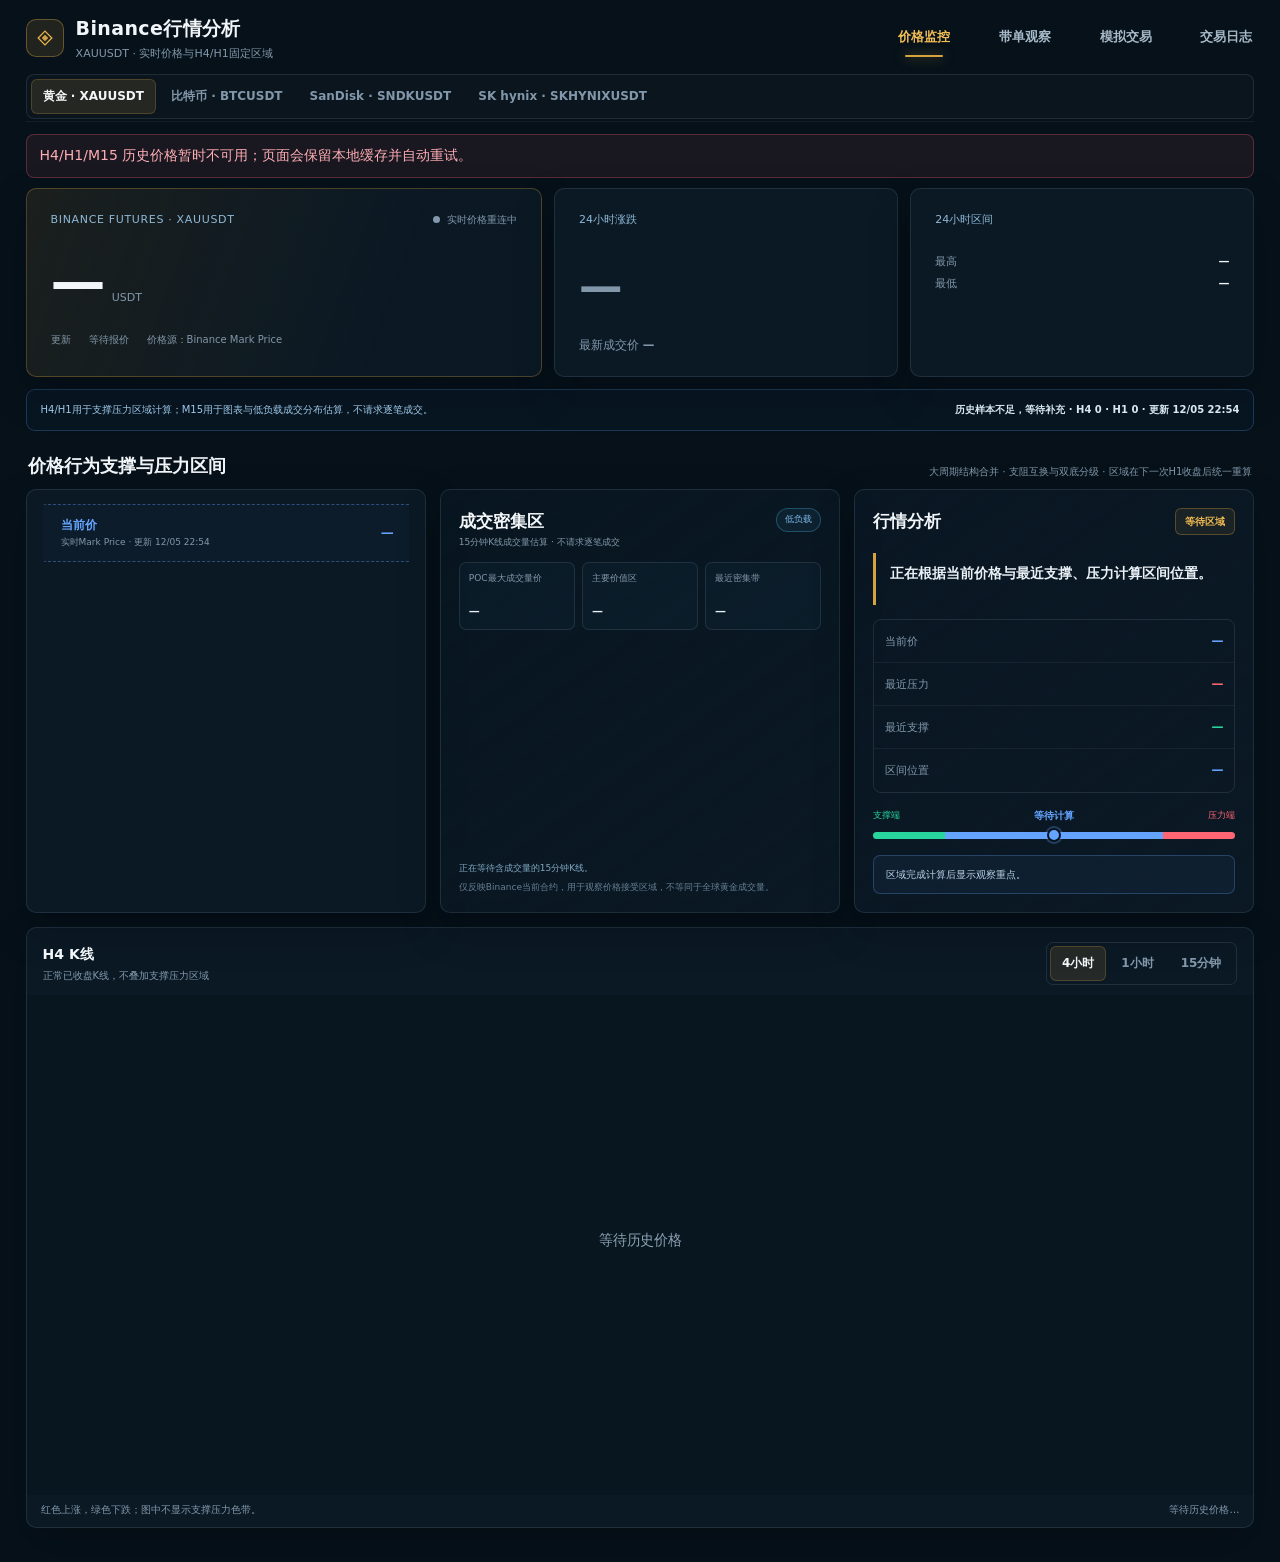
==== public/index.html @ bbd3d4c4 "Embed lead trader observation in the shared dashboard tabs" ====
<!doctype html>
<html lang="zh-CN">
<head>
  <meta charset="UTF-8">
  <meta name="viewport" content="width=device-width, initial-scale=1.0">
  <meta name="color-scheme" content="dark">
  <title>Binance行情分析</title>
  <link rel="stylesheet" href="paper-trading.css?v=20261126-copy-tab">
</head>
<body class="monitor-active">
  <div class="app-shell">
    <main class="workspace">
      <header class="workspace-header">
        <div class="workspace-brand">
          <div class="brand-mark" aria-hidden="true">
          <svg width="20" height="20" viewBox="0 0 24 24" fill="none" aria-hidden="true">
            <path d="M12 3.75 20.25 12 12 20.25 3.75 12 12 3.75Z" stroke="currentColor" stroke-width="1.45"/>
            <path d="m12 8 4 4-4 4-4-4 4-4Z" fill="currentColor" opacity=".85"/>
          </svg>
          </div>
          <div class="workspace-title">
            <h1>Binance行情分析</h1>
            <p id="brand-subtitle">XAUUSDT · 实时价格与H4/H1固定区域</p>
          </div>
        </div>
        <nav class="top-nav" aria-label="主导航">
          <button class="nav-button active" data-view="monitor" type="button">价格监控</button>
          <button class="nav-button" data-view="copy-trading" type="button">带单观察</button>
          <button class="nav-button" data-view="simulation" type="button">模拟交易</button>
          <button class="nav-button" data-view="journal" type="button">交易日志</button>
        </nav>
        <nav class="symbol-switcher" aria-label="切换标的物">
          <button class="symbol-button active" data-symbol="XAUUSDT" type="button">黄金 · XAUUSDT</button>
          <button class="symbol-button" data-symbol="BTCUSDT" type="button">比特币 · BTCUSDT</button>
          <button class="symbol-button" data-symbol="SNDKUSDT" type="button">SanDisk · SNDKUSDT</button>
          <button class="symbol-button" data-symbol="SKHYNIXUSDT" type="button">SK hynix · SKHYNIXUSDT</button>
        </nav>
      </header>

      <div id="error-banner" class="error-banner" role="alert"></div>

      <section id="view-monitor" class="app-view active monitor-view" data-app-view="monitor">
        <div class="monitor-overview">
          <article class="panel monitor-price-card">
            <div class="monitor-card-head"><div id="market-symbol" class="monitor-eyebrow">BINANCE FUTURES · XAUUSDT</div><div id="live-state" class="live-state"><span class="live-dot"></span><span id="live-text">正在连接实时价格</span></div></div>
            <div class="price-line"><span id="current-price" class="price">—</span><span class="unit">USDT</span></div>
            <div class="monitor-meta">更新 <span id="price-time">等待报价</span><span>价格源：Binance Mark Price</span></div>
          </article>
          <article class="panel monitor-stat-card">
            <span>24小时涨跌</span>
            <div id="day-change" class="day-change-value">—</div>
            <small>最新成交价 <b id="day-last-price">—</b></small>
          </article>
          <article class="panel monitor-stat-card">
            <span>24小时区间</span>
            <div class="range-pair monitor-range">
              <div><span>最高</span><b id="day-high">—</b></div>
              <div><span>最低</span><b id="day-low">—</b></div>
            </div>
          </article>
        </div>

        <div class="monitor-notice">
          <span>H4/H1用于支撑压力区域计算；M15用于图表与低负载成交分布估算，不请求逐笔成交。</span>
          <strong><span id="zone-state">等待H4/H1收盘K线</span> · <span id="bar-counts">H4 0 · H1 0</span> · 更新 <span id="zone-updated">—</span></strong>
        </div>

        <div class="section-heading">
          <h2>价格行为支撑与压力区间</h2>
          <span>大周期结构合并 · 支阻互换与双底分级 · 区域在下一次H1收盘后统一重算</span>
        </div>
        <div class="monitor-zone-layout">
          <section class="panel monitor-zone-card" aria-labelledby="zones-title">
            <h2 id="zones-title" class="visually-hidden">H4/H1 支撑与压力区域</h2>
            <div id="zone-map-list" class="zone-map-list"><div class="empty-row">正在读取H4/H1摆动高低点…</div></div>
          </section>
          <section class="panel volume-profile-card" aria-labelledby="volume-profile-title">
            <div class="volume-profile-head">
              <div><h3 id="volume-profile-title">成交密集区</h3><p>15分钟K线成交量估算 · 不请求逐笔成交</p></div>
              <span>低负载</span>
            </div>
            <div class="volume-profile-metrics">
              <div><span>POC最大成交量价</span><b id="volume-profile-poc">—</b></div>
              <div><span>主要价值区</span><b id="volume-profile-value-area">—</b></div>
              <div><span>最近密集带</span><b id="volume-profile-nearest-band">—</b></div>
            </div>
            <div id="volume-profile-bars" class="volume-profile-bars" aria-label="POC附近成交量分布"></div>
            <p id="volume-profile-status" class="volume-profile-status">正在等待含成交量的15分钟K线。</p>
            <p class="volume-profile-disclaimer">仅反映Binance当前合约，用于观察价格接受区域，不等同于全球黄金成交量。</p>
          </section>
          <aside class="panel market-analysis-card" aria-labelledby="market-analysis-title">
            <div class="market-analysis-head"><h3 id="market-analysis-title">行情分析</h3><span id="market-analysis-badge">等待区域</span></div>
            <p id="market-analysis-summary" class="market-analysis-summary">正在根据当前价格与最近支撑、压力计算区间位置。</p>
            <div class="market-analysis-metrics">
              <div><span>当前价</span><b id="analysis-current-price">—</b></div>
              <div><span>最近压力</span><b id="analysis-nearest-resistance" class="metric-negative">—</b></div>
              <div><span>最近支撑</span><b id="analysis-nearest-support" class="metric-positive">—</b></div>
              <div><span>区间位置</span><b id="analysis-range-position">—</b></div>
            </div>
            <div class="market-position" aria-label="当前价格在支撑压力区间中的位置">
              <div class="market-position-label"><span>支撑端</span><strong id="analysis-position-label">等待计算</strong><span>压力端</span></div>
              <div class="market-position-track"><i id="analysis-position-marker"></i></div>
            </div>
            <p id="analysis-observation" class="market-analysis-observation">区域完成计算后显示观察重点。</p>
          </aside>
        </div>

        <section class="panel monitor-chart-card">
          <div class="chart-head">
            <div><h2 id="chart-title">H4 K线</h2><p>正常已收盘K线，不叠加支撑压力区域</p></div>
            <div class="frame-group" role="group" aria-label="图表周期">
              <button class="frame-button active" data-frame="h4" type="button">4小时</button>
              <button class="frame-button" data-frame="h1" type="button">1小时</button>
              <button class="frame-button" data-frame="m15" type="button">15分钟</button>
            </div>
          </div>
          <div id="chart-wrap" class="chart-wrap">
            <svg id="price-chart" viewBox="0 0 1200 480" preserveAspectRatio="none" role="img" aria-label="4小时、1小时和15分钟K线图"></svg>
            <div id="chart-tooltip" class="chart-tooltip"></div>
          </div>
          <div class="chart-foot"><span>红色上涨，绿色下跌；图中不显示支撑压力色带。</span><span id="chart-note">等待历史价格…</span></div>
        </section>

      </section>

      <section id="view-copy-trading" class="app-view copy-view" data-app-view="copy-trading">
        <section class="panel section-panel" aria-label="带单员信息">
          <div class="section-toolbar">
            <div><h2 id="copy-trader-name">熬鹰资本</h2><p>组合 5075281354358777856 · 公开操作 · 北京时间 · 每2分钟检查更新</p></div>
            <div class="toolbar-actions"><a class="secondary-button copy-source-link" href="https://www.binance.bh/zh-CN/copy-trading/lead-details/5075281354358777856?timeRange=30D" target="_blank" rel="noopener noreferrer">币安带单员主页</a><button id="copy-refresh" class="record-entry-button" type="button">刷新记录</button></div>
          </div>
          <div class="copy-notes">
            <p>这里展示带单员本人的公开成交，与你的模拟跟单成交可能不同。“开多/加多”等操作按成交方向识别，不能区分首次开仓与加仓；平仓历史中的价格为该轮仓位的平均价格。</p>
            <p id="copy-position-visibility">打开此 Tab 后核验当前持仓公开状态。</p>
            <p id="copy-refresh-state" role="status" aria-live="polite">打开此 Tab 后读取最新记录。</p>
          </div>
        </section>
        <section class="panel section-panel" aria-labelledby="copy-orders-title">
          <div class="section-toolbar">
            <div><h2 id="copy-orders-title">最新操作记录</h2><p id="copy-orders-state">等待读取</p></div>
            <label class="copy-filter">筛选品种 <select id="copy-symbol-filter"><option value="">全部品种</option></select></label>
          </div>
          <div class="table-wrap"><table class="data-table copy-orders-table"><thead><tr><th>成交时间（北京时间）</th><th>品种</th><th>操作</th><th>成交均价</th><th>成交数量</th></tr></thead><tbody id="copy-orders-body"><tr class="empty-row"><td colspan="5">等待读取最新操作记录</td></tr></tbody></table></div>
        </section>
        <section class="panel section-panel" aria-labelledby="copy-positions-title">
          <div class="section-toolbar"><div><h2 id="copy-positions-title">最近平仓记录</h2><p id="copy-positions-state">等待读取</p></div></div>
          <div class="table-wrap"><table class="data-table copy-positions-table"><thead><tr><th>品种 / 方向</th><th>开仓时间（北京时间）</th><th>开仓均价</th><th>平仓时间（北京时间）</th><th>平仓均价</th><th>已平数量</th><th>状态</th></tr></thead><tbody id="copy-positions-body"><tr class="empty-row"><td colspan="7">等待读取平仓记录</td></tr></tbody></table></div>
        </section>
        <p class="copy-footnote">最近20条操作与20条平仓记录 · 公开接口可能延迟或缺失，列表不代表完整持仓 · 价格按合约报价单位，数量按基础资产单位显示</p>
      </section>

      <section id="view-simulation" class="app-view" data-app-view="simulation">
        <section class="panel simulation-capital-panel" aria-labelledby="simulation-capital-title">
          <div class="simulation-capital-head"><div><h2 id="simulation-capital-title">模拟账户资金</h2><p>资金规模手动设置，其余数据根据模拟交易自动计算。</p></div><span id="cloud-sync-status" class="cloud-sync-status" data-state="syncing"><i></i>云端同步中</span></div>
          <div class="simulation-capital-grid">
            <label class="simulation-capital-item simulation-capital-input"><span>资金规模</span><div><input id="simulation-capital" type="number" min="0" step="100" value="100000"><em>USDT</em><button id="save-simulation-capital" type="button">设置</button></div></label>
            <div class="simulation-capital-item"><span>可用资金</span><strong id="simulation-available-funds">—</strong></div>
            <div class="simulation-capital-item"><span>保证金占用比例</span><strong id="simulation-margin-ratio">—</strong></div>
            <div class="simulation-capital-item"><span>持仓浮动盈亏</span><strong id="simulation-floating-pnl">—</strong></div>
            <div class="simulation-capital-item"><span>已平仓盈亏</span><strong id="simulation-realized-pnl">—</strong></div>
          </div>
        </section>
        <section class="panel simulation-panel" aria-labelledby="simulation-title">
          <div class="simulation-panel-head">
            <div><span>SIMULATED ORDER</span><h3 id="simulation-title">模拟交易</h3><p>按币安最新报价模拟开仓；已平仓记录保存在交易日志中。</p></div>
          </div>
          <div class="simulation-layout">
            <form id="simulation-form" class="simulation-ticket">
              <div class="simulation-ticket-head"><strong>模拟下单</strong><span>市价开仓</span></div>
              <label class="field"><span>标的</span><select id="simulation-symbol"><option>XAUUSDT</option><option>BTCUSDT</option><option>SNDKUSDT</option><option>SKHYNIXUSDT</option></select></label>
              <div class="field simulation-side-field"><span>方向</span><div class="simulation-side-selector" role="group" aria-label="模拟交易方向"><button id="simulation-long" class="simulation-side-button active" data-side="long" type="button">做多</button><button id="simulation-short" class="simulation-side-button" data-side="short" type="button">做空</button></div></div>
              <div class="simulation-price-reference"><span>最新价 <b id="simulation-reference-price">—</b></span><button id="refresh-simulation-price" type="button">刷新价格</button></div>
              <div class="simulation-field-row">
                <label class="field"><span>开仓数量</span><input id="simulation-quantity" type="number" min="0.1" step="0.1" value="0.5"></label>
                <label class="field"><span>杠杆倍数</span><input id="simulation-leverage" type="number" min="1" step="1" value="20"></label>
              </div>
              <div class="simulation-field-row">
                <label class="field"><span>计划止损（可选）</span><input id="simulation-stop" type="number" min="0" step="0.01"></label>
                <label class="field"><span>计划止盈（可选）</span><input id="simulation-target" type="number" min="0" step="0.01"></label>
              </div>
              <div class="reason-group simulation-entry-reasons"><span>开仓依据（至少选择一项）</span><div class="reason-list">
                <label class="reason-option"><input type="checkbox" name="simulation-entry-reason" value="支撑/压力">支撑/压力</label>
                <label class="reason-option"><input type="checkbox" name="simulation-entry-reason" value="K线反转">K线反转</label>
                <label class="reason-option"><input type="checkbox" name="simulation-entry-reason" value="RSI超买超卖">RSI超买超卖</label>
                <label class="reason-option"><input type="checkbox" name="simulation-entry-reason" value="区间高抛低吸">区间高抛低吸</label>
                <label class="reason-option"><input type="checkbox" name="simulation-entry-reason" value="突破/回踩">突破/回踩</label>
                <label class="reason-option"><input type="checkbox" name="simulation-entry-reason" value="其他">其他</label>
              </div></div>
              <button id="open-simulation-trade" class="primary-button simulation-submit" type="submit">按最新价模拟开仓</button>
              <p id="simulation-form-error" class="form-error simulation-form-error" role="alert">页面保持打开且行情连接正常时，止损/止盈触价会自动平仓；模拟盈亏暂不包含费用。</p>
            </form>
            <aside class="simulation-quote" aria-label="模拟交易实时价格">
              <div class="simulation-quote-head"><span>实时价格</span><span id="simulation-connection" class="simulation-connection"><i></i>等待报价</span></div>
              <div id="simulation-quote-symbol" class="simulation-quote-symbol">XAUUSDT · BINANCE FUTURES</div>
              <div class="simulation-price-line"><div><strong id="simulation-live-price">—</strong><b id="simulation-day-change">—</b></div><time id="simulation-price-time">—</time></div>
              <svg id="simulation-price-spark" class="simulation-price-spark" viewBox="0 0 700 80" preserveAspectRatio="none" aria-label="实时价格短线轨迹"></svg>
              <div class="simulation-quote-stats">
                <div><span>买价</span><b id="simulation-bid">—</b></div><div><span>卖价</span><b id="simulation-ask">—</b></div>
                <div><span>24小时最高</span><b id="simulation-day-high">—</b></div><div><span>24小时最低</span><b id="simulation-day-low">—</b></div>
              </div>
              <p>行情持续更新；模拟开仓和平仓均以点击按钮时重新获取的最新价格为准。</p>
            </aside>
          </div>
        </section>
        <section class="panel simulation-records section-panel">
          <div class="section-toolbar"><div><h2>当前持仓</h2><p>强平价按币安 U 本位逐仓规则估算，实际以交易所账户为准。</p></div><div class="record-toolbar-actions"><button id="open-trade-modal-simulation" class="record-entry-button" data-trade-status="open" type="button">录入</button></div></div>
          <div class="table-wrap"><table class="data-table simulation-table current-position-table">
            <thead><tr><th>标的</th><th>方向</th><th>开仓价</th><th>开仓/平仓时间</th><th>数量</th><th>杠杆</th><th>持仓时长</th><th>浮动/实际盈亏</th><th>止损/止盈</th><th>预估强平价</th><th>开仓依据</th><th>操作</th></tr></thead>
            <tbody id="simulation-open-body"><tr class="empty-row"><td colspan="12">暂无持仓中的交易；可按最新价开仓或手动录入。</td></tr></tbody>
          </table></div>
        </section>
      </section>

      <section id="view-journal" class="app-view journal-records-view" data-app-view="journal">
        <section class="panel simulation-records section-panel">
          <div class="section-toolbar"><div><h2>已平仓交易记录</h2></div><div class="record-toolbar-actions"><button id="open-trade-modal-journal" class="record-entry-button" data-trade-status="closed" type="button">录入</button></div></div>
          <div class="table-wrap"><table class="data-table simulation-table">
            <thead><tr><th>标的</th><th>方向</th><th>开仓价</th><th>开仓/平仓时间</th><th>平仓价</th><th>数量</th><th>杠杆</th><th>持仓时长</th><th>浮动/实际盈亏</th><th>止损/止盈</th><th>开仓依据</th><th>操作</th></tr></thead>
            <tbody id="simulation-closed-body"><tr class="empty-row"><td colspan="12">暂无已平仓交易记录。</td></tr></tbody>
          </table></div>
        </section>
      </section>

        <div id="trade-modal" class="trade-modal" hidden>
          <div class="trade-modal-backdrop" data-close-trade-modal></div>
          <section class="panel trade-entry-panel trade-modal-dialog" role="dialog" aria-modal="true" aria-labelledby="trade-entry-title">
            <div class="entry-panel-head"><div><span>SIMULATED TRADE</span><h3 id="trade-entry-title">录入模拟交易</h3></div><button id="close-trade-modal" class="modal-close-button" type="button" aria-label="关闭录入模拟交易弹窗">×</button></div>
            <input id="trade-edit-id" type="hidden">
            <div class="trade-entry-grid">
            <label class="field"><span>标的</span><select id="trade-symbol"><option>XAUUSDT</option><option>BTCUSDT</option><option>SNDKUSDT</option><option>SKHYNIXUSDT</option><option>其他</option></select></label>
            <label class="field"><span>方向</span><select id="trade-side"><option value="long">做多</option><option value="short">做空</option></select></label>
            <label class="field"><span>交易状态</span><select id="trade-status"><option value="closed">已平仓</option><option value="open">持仓中</option></select></label>
            <label class="field"><span>首次开仓时间</span><input id="trade-open-time" type="datetime-local"></label>
            <label class="field"><span>最终平仓时间</span><input id="trade-close-time" type="datetime-local"></label>
            <label class="field"><span>首次开仓价</span><input id="trade-entry-price" type="number" min="0" step="0.01" placeholder="必填"></label>
            <label class="field"><span>最终平仓价</span><input id="trade-close-price" type="number" min="0" step="0.01" placeholder="结算剩余仓位"></label>
            <label class="field"><span>首次开仓数量</span><input id="trade-quantity" type="number" min="0.1" step="0.1" placeholder="最小 0.1"></label>
            <label class="field"><span>杠杆倍数</span><input id="trade-leverage" type="number" min="1" step="1" value="1"></label>
            <label class="field"><span id="trade-pnl-label">自动盈亏（未计费用）</span><input id="trade-pnl" type="number" step="0.01" placeholder="填写价格、数量和杠杆后自动计算" readonly></label>
            <label class="field"><span>计划止损（可选）</span><input id="trade-stop" type="number" min="0" step="0.01"></label>
            <label class="field"><span>计划止盈（可选）</span><input id="trade-target" type="number" min="0" step="0.01"></label>
            <label class="field"><span>退出原因</span><select id="trade-exit-reason"><option>止盈</option><option>止损</option><option>主动平仓</option><option>移动止损</option><option>时间离场</option><option>其他</option></select></label>
            <div class="reason-group entry-reasons"><span>开仓依据（至少选择一项）</span><div class="reason-list">
              <label class="reason-option"><input type="checkbox" name="real-entry-reason" value="支撑/压力">支撑/压力</label>
              <label class="reason-option"><input type="checkbox" name="real-entry-reason" value="K线反转">K线反转</label>
              <label class="reason-option"><input type="checkbox" name="real-entry-reason" value="RSI超买超卖">RSI超买超卖</label>
              <label class="reason-option"><input type="checkbox" name="real-entry-reason" value="区间高抛低吸">区间高抛低吸</label>
              <label class="reason-option"><input type="checkbox" name="real-entry-reason" value="突破/回踩">突破/回踩</label>
              <label class="reason-option"><input type="checkbox" name="real-entry-reason" value="其他">其他</label>
            </div></div>
            <label class="field entry-note"><span>复盘备注</span><textarea id="trade-note" maxlength="500" placeholder="记录当时看到的区域、形态、进出场考虑和执行偏差…"></textarea></label>
            </div>
            <div class="entry-actions"><p id="trade-form-error" class="form-error" role="alert">未平仓记录填写止损/止盈后，将在页面打开且行情连接时自动执行。</p><button id="cancel-trade-modal" class="secondary-button modal-cancel-button" type="button">取消</button><button id="save-trade" class="primary-button" type="button">保存模拟交易</button></div>
          </section>
        </div>

    </main>
  </div>

  <div id="toast" class="toast" role="status" aria-live="polite"></div>
  <script src="volume-profile.js?v=20260821-low-load-profile-v1"></script>
  <script src="price-action-zones.js?v=20260825-major-zones-v1"></script>
  <script src="binance-xau.js?v=20260825-integer-zones-v1"></script>
  <script src="liquidation-calculator.js?v=20260821-binance-liquidation-v1"></script>
  <script src="cloud-sync.js?v=20260822-cloud-sync-v1"></script>
  <script src="paper-trading.js?v=20261126-copy-tab"></script>
  <script src="copy-trading.js?v=20261126-copy-tab"></script>
</body>
</html>
---- public/paper-trading.css ----
:root {
  --bg: #06111a;
  --panel: #0b1925;
  --panel-2: #0e1f2d;
  --panel-3: #122534;
  --border: rgba(153, 184, 207, .14);
  --border-strong: rgba(153, 184, 207, .24);
  --text: #f2f6f9;
  --muted: #8298aa;
  --gold: #d7a33d;
  --gold-soft: rgba(215, 163, 61, .13);
  --green: #28d69d;
  --red: #ff6572;
  --blue: #64a4ff;
  --shadow: 0 16px 42px rgba(0, 0, 0, .22);
  --font: "Noto Sans SC", "Source Han Sans SC", "PingFang SC", "Microsoft YaHei UI", system-ui, sans-serif;
}

* { box-sizing: border-box; }
html { background: var(--bg); }
body {
  margin: 0; min-width: 320px; min-height: 100vh; color: var(--text); background: var(--bg);
  font: 14px/1.55 var(--font); -webkit-font-smoothing: antialiased;
}
button, input, textarea, select { font: inherit; }
button { color: inherit; }
button:focus-visible, input:focus-visible, textarea:focus-visible, select:focus-visible {
  outline: 2px solid rgba(100, 164, 255, .75); outline-offset: 2px;
}
.app-shell { min-height: 100vh; }
.brand-mark {
  width: 38px; height: 38px; flex: 0 0 auto; display: grid; place-items: center; color: #efb84f;
  border: 1px solid rgba(215,163,61,.38); border-radius: 10px; background: var(--gold-soft);
}
.top-nav { display: flex; align-items: center; justify-content: flex-end; gap: clamp(20px, 3.5vw, 58px); min-width: 0; }
.nav-button {
  position: relative; flex: 0 0 auto; padding: 13px 2px 15px; border: 0;
  color: #a7b9c8; background: transparent; cursor: pointer; font-size: 13px; font-weight: 700; white-space: nowrap;
}
.nav-button::after { content: ""; position: absolute; left: 50%; bottom: 5px; width: 0; height: 2px; transform: translateX(-50%); border-radius: 2px; background: var(--gold); transition: width .18s ease; }
.nav-button:hover { color: var(--text); }
.nav-button.active { color: #f0bc55; }
.nav-button.active::after { width: 38px; box-shadow: 0 0 12px rgba(215,163,61,.65); }
.workspace { width: min(100%, 2048px); min-width: 0; margin: 0 auto; padding: 14px clamp(14px, 2vw, 34px) 34px; }
.workspace-header {
  display: grid; grid-template-columns: minmax(260px, 1fr) minmax(420px, .95fr); align-items: center; gap: 12px 30px;
  min-height: 66px; margin-bottom: 12px; padding-bottom: 2px; border-bottom: 1px solid rgba(153,184,207,.08);
}
.workspace-brand { display: flex; align-items: center; gap: 12px; min-width: 0; }
.workspace-title h1 { margin: 0 0 2px; font-size: 19px; letter-spacing: .02em; }
.workspace-title p { margin: 0; color: var(--muted); font-size: 11px; }
.symbol-switcher {
  grid-column: 1 / -1;
  display: flex; gap: 3px; padding: 4px; overflow-x: auto; border: 1px solid var(--border); border-radius: 8px;
  background: rgba(255,255,255,.018); scrollbar-width: none;
}
.symbol-switcher::-webkit-scrollbar { display: none; }
.symbol-button, .frame-button, .side-toggle, .filter-button {
  flex: 0 0 auto; padding: 7px 11px; border: 1px solid transparent; border-radius: 6px; color: var(--muted);
  background: transparent; cursor: pointer; font-size: 12px; font-weight: 650;
}
.symbol-button:hover, .frame-button:hover { color: var(--text); }
.symbol-button.active, .frame-button.active { color: var(--text); border-color: rgba(215,163,61,.23); background: var(--gold-soft); }
.live-state {
  display: inline-flex; align-items: center; gap: 7px; padding: 0; white-space: nowrap; color: var(--muted); font-size: 10px;
}
.live-dot { width: 7px; height: 7px; border-radius: 50%; background: var(--muted); }
.live-state.connected { color: #aeead7; }
.live-state.connected .live-dot { background: var(--green); box-shadow: 0 0 0 4px rgba(40,214,157,.1); }
body:not(.monitor-active) .symbol-switcher { display: none; }
.account-strip {
  display: grid; grid-template-columns: repeat(5, minmax(0, 1fr)) auto; margin-bottom: 10px; border: 1px solid var(--border);
  border-radius: 9px; background: var(--panel); overflow: hidden;
}
.account-metric { padding: 12px 16px; border-right: 1px solid rgba(255,255,255,.055); }
.account-metric span { display: block; margin-bottom: 3px; color: var(--muted); font-size: 11px; }
.account-metric b { font-size: 17px; font-variant-numeric: tabular-nums; white-space: nowrap; }
.metric-positive, .data-table td.metric-positive { color: var(--red); }
.metric-negative, .data-table td.metric-negative { color: var(--green); }
.ghost-button, .secondary-button, .danger-button, .primary-button {
  border-radius: 7px; cursor: pointer; font-weight: 700;
}
.ghost-button { margin: 10px 12px; padding: 8px 12px; border: 1px solid rgba(215,163,61,.28); color: #e7bf69; background: transparent; font-size: 11px; }
.error-banner { display: none; margin-bottom: 10px; padding: 10px 13px; border: 1px solid rgba(255,101,114,.28); border-radius: 8px; color: #ffadb4; background: rgba(255,101,114,.08); }
.error-banner.visible { display: block; }
.app-view { display: none; }
.app-view.active { display: block; }
.panel { border: 1px solid var(--border); border-radius: 10px; background: var(--panel); box-shadow: var(--shadow); }
.visually-hidden { position: absolute; width: 1px; height: 1px; padding: 0; margin: -1px; overflow: hidden; clip: rect(0,0,0,0); white-space: nowrap; border: 0; }

.monitor-overview { display: grid; grid-template-columns: minmax(340px, 1.35fr) minmax(250px, .9fr) minmax(250px, .9fr); gap: 12px; }
.monitor-price-card, .monitor-stat-card { min-height: 180px; padding: 22px 24px; }
.monitor-price-card { border-color: rgba(215,163,61,.3); background: linear-gradient(110deg, rgba(215,163,61,.10), rgba(11,25,37,.98) 72%); }
.monitor-card-head { display: flex; align-items: center; justify-content: space-between; gap: 14px; }
.monitor-eyebrow { color: #8fb8d5; font-size: 11px; letter-spacing: .06em; }
.monitor-price-card .price-line { margin-top: 27px; }
.monitor-price-card .price { font-size: clamp(45px, 4.3vw, 66px); }
.monitor-meta { display: flex; gap: 18px; margin-top: 22px; color: var(--muted); font-size: 10px; }
.monitor-stat-card > span { display: block; color: #8fb8d5; font-size: 11px; }
.monitor-stat-card .day-change-value { margin-top: 25px; font-size: clamp(36px, 3.4vw, 52px); }
.monitor-stat-card small { display: block; margin-top: 16px; color: var(--muted); }
.monitor-range { margin-top: 25px; gap: 14px; }
.monitor-range div { font-size: 12px; }
.monitor-notice { display: flex; justify-content: space-between; gap: 18px; margin: 12px 0 21px; padding: 12px 14px; border: 1px solid rgba(100,164,255,.24); border-radius: 9px; color: #9fc8e8; background: rgba(100,164,255,.035); font-size: 10px; }
.monitor-notice strong { color: #d8e8f4; text-align: right; white-space: nowrap; }
.section-heading { display: flex; align-items: end; justify-content: space-between; gap: 18px; margin: 0 2px 9px; }
.section-heading h2 { margin: 0; font-size: 18px; }
.section-heading span { color: var(--muted); font-size: 10px; }
.monitor-zone-layout { display: grid; grid-template-columns: repeat(3, minmax(0, 1fr)); gap: 14px; align-items: stretch; }
.monitor-zone-card { min-width: 0; padding: 14px 16px; }
.monitor-zone-card .zone-map-list { gap: 6px; }
.monitor-zone-card .zone-band { min-height: 58px; padding: 11px 15px; }
.monitor-zone-card .zone-band-copy strong { font-size: 12px; }
.monitor-zone-card .zone-band-copy small { font-size: 9px; }
.monitor-zone-card .zone-band-price { font-size: 13px; font-weight: 750; }
.market-analysis-card { min-width: 0; padding: 18px; background: linear-gradient(145deg, rgba(100,164,255,.045), rgba(11,25,37,.98)); }
.market-analysis-head { display: flex; align-items: center; justify-content: space-between; gap: 12px; }
.market-analysis-head h3 { margin: 0; font-size: 17px; }
.market-analysis-head span { padding: 5px 9px; border: 1px solid rgba(215,163,61,.32); border-radius: 6px; color: #efba52; background: rgba(215,163,61,.08); font-size: 10px; font-weight: 700; }
.market-analysis-summary { min-height: 52px; margin: 18px 0 14px; padding: 10px 0 10px 14px; border-left: 3px solid var(--gold); color: #eaf1f6; font-size: 14px; font-weight: 700; }
.market-analysis-metrics { overflow: hidden; border: 1px solid var(--border); border-radius: 8px; }
.market-analysis-metrics > div { display: flex; align-items: center; justify-content: space-between; gap: 12px; min-height: 43px; padding: 8px 11px; border-bottom: 1px solid rgba(255,255,255,.055); }
.market-analysis-metrics > div:last-child { border-bottom: 0; }
.market-analysis-metrics span { color: var(--muted); font-size: 11px; }
.market-analysis-metrics b { color: var(--blue); font-size: 12px; font-variant-numeric: tabular-nums; text-align: right; }
.market-analysis-metrics b.metric-negative { color: var(--red); }
.market-analysis-metrics b.metric-positive { color: var(--green); }
.market-position { margin-top: 15px; }
.market-position-label { display: grid; grid-template-columns: 1fr auto 1fr; align-items: center; gap: 8px; color: var(--muted); font-size: 9px; }
.market-position-label span:last-child { color: var(--red); text-align: right; }
.market-position-label span:first-child { color: var(--green); }
.market-position-label strong { color: var(--blue); font-size: 10px; }
.market-position-track { position: relative; height: 7px; margin-top: 8px; border-radius: 999px; background: linear-gradient(90deg, var(--green) 0 20%, var(--blue) 20% 80%, var(--red) 80% 100%); }
.market-position-track i { position: absolute; left: 50%; top: 50%; width: 14px; height: 14px; transform: translate(-50%, -50%); border: 2px solid #07131d; border-radius: 50%; background: var(--blue); box-shadow: 0 0 0 2px rgba(100,164,255,.28); transition: left .25s ease; }
.market-analysis-observation { margin: 16px 0 0; padding: 11px 12px; border: 1px solid rgba(100,164,255,.27); border-radius: 7px; color: #bad4e8; background: rgba(100,164,255,.055); font-size: 10px; }
.volume-profile-card { display: flex; min-width: 0; padding: 18px; flex-direction: column; background: linear-gradient(145deg, rgba(73,167,215,.035), rgba(11,25,37,.98)); }
.volume-profile-head { display: flex; align-items: flex-start; justify-content: space-between; gap: 12px; }
.volume-profile-head h3 { margin: 0; font-size: 17px; }
.volume-profile-head p { margin: 2px 0 0; color: var(--muted); font-size: 9px; }
.volume-profile-head > span { flex: 0 0 auto; padding: 4px 8px; border: 1px solid rgba(73,167,215,.35); border-radius: 999px; color: #7eb9e8; background: rgba(73,167,215,.08); font-size: 9px; }
.volume-profile-metrics { display: grid; grid-template-columns: repeat(3, minmax(0,1fr)); gap: 7px; margin-top: 12px; }
.volume-profile-metrics > div { min-width: 0; padding: 9px; border: 1px solid var(--border); border-radius: 7px; background: rgba(100,164,255,.035); }
.volume-profile-metrics span { display: block; min-height: 28px; color: var(--muted); font-size: 9px; line-height: 1.35; }
.volume-profile-metrics b { display: block; margin-top: 3px; overflow: hidden; color: #eaf1f6; font-size: 11px; font-variant-numeric: tabular-nums; text-overflow: ellipsis; white-space: nowrap; }
.volume-profile-bars { display: grid; grid-template-rows: repeat(5, minmax(22px, 1fr)); gap: 8px; min-height: 130px; margin: 18px 0 10px; flex: 1 1 auto; align-content: stretch; }
.volume-profile-row { display: grid; grid-template-columns: 47px minmax(0,1fr); align-items: center; gap: 8px; }
.volume-profile-row span { color: #6f899d; font-size: 9px; font-variant-numeric: tabular-nums; text-align: right; }
.volume-profile-row i { display: block; min-width: 2px; height: 6px; border-radius: 0 999px 999px 0; background: linear-gradient(90deg,#276381,#49a7d7); }
.volume-profile-row.poc span { color: #f2b62d; font-weight: 750; }
.volume-profile-row.poc i { background: linear-gradient(90deg,#a97516,#f2b62d); }
.volume-profile-status { margin: 0; color: #81a8c3; font-size: 9px; }
.volume-profile-disclaimer { margin: 5px 0 0; color: #657f92; font-size: 9px; line-height: 1.5; }
.monitor-chart-card { margin-top: 14px; overflow: hidden; }
.monitor-chart-card .chart-head { padding: 14px 16px 10px; }
.monitor-chart-card .chart-wrap { height: 500px; }
.monitor-methods { display: grid; grid-template-columns: repeat(3, minmax(0, 1fr)); gap: 12px; margin-top: 14px; }
.method-card { padding: 16px; }
.method-card > span { display: block; margin-bottom: 6px; color: var(--gold); font-size: 10px; letter-spacing: .08em; }
.method-card b { font-size: 13px; }
.method-card p { margin: 7px 0 0; color: var(--muted); font-size: 10px; }
.zone-map-list > .empty-row { padding: 34px; color: var(--muted); text-align: center; }
.desk-grid { display: grid; grid-template-columns: minmax(0, 1.95fr) minmax(330px, .82fr); gap: 10px; }
.market-panel { min-width: 0; overflow: hidden; }
.market-summary {
  display: grid; grid-template-columns: minmax(260px, 1.3fr) repeat(2, minmax(160px, .7fr)); min-height: 90px;
  border-bottom: 1px solid var(--border);
}
.market-price-block, .market-stat { padding: 13px 16px; }
.market-price-block { border-right: 1px solid var(--border); }
.market-price-head { display: flex; align-items: center; justify-content: space-between; gap: 12px; color: var(--muted); font-size: 11px; }
.price-line { display: flex; align-items: baseline; gap: 8px; margin-top: 8px; }
.price { font-size: clamp(32px, 3.2vw, 48px); line-height: 1; font-weight: 760; letter-spacing: -.035em; font-variant-numeric: tabular-nums; }
.unit { color: var(--muted); font-size: 11px; }
.market-stat { border-right: 1px solid var(--border); }
.market-stat:last-child { border-right: 0; }
.market-stat > span { display: block; margin-bottom: 8px; color: var(--muted); font-size: 11px; }
.day-change-value { margin: 0 0 5px; color: var(--muted); font-size: 25px; font-weight: 760; font-variant-numeric: tabular-nums; }
.day-change-value.positive { color: var(--red); }
.day-change-value.negative { color: var(--green); }
.market-stat small { color: var(--muted); }
.range-pair { display: grid; gap: 5px; }
.range-pair div { display: flex; justify-content: space-between; gap: 10px; font-size: 11px; }
.range-pair span { color: var(--muted); }
.range-pair b { font-variant-numeric: tabular-nums; }
.chart-head { display: flex; align-items: center; justify-content: space-between; gap: 12px; padding: 10px 14px 7px; }
.chart-head h2 { margin: 0 0 2px; font-size: 14px; }
.chart-head p { margin: 0; color: var(--muted); font-size: 10px; }
.frame-group { display: flex; gap: 3px; padding: 3px; border: 1px solid var(--border); border-radius: 7px; }
.chart-wrap { position: relative; height: 430px; overflow: hidden; background: #081620; }
#price-chart { display: block; width: 100%; height: 100%; touch-action: none; }
.chart-tooltip {
  position: absolute; z-index: 3; display: none; min-width: 160px; padding: 9px 11px; pointer-events: none;
  border: 1px solid var(--border-strong); border-radius: 7px; color: var(--text); background: rgba(5,13,20,.95); font-size: 11px;
}
.chart-tooltip.visible { display: block; }
.tooltip-grid { display: grid; grid-template-columns: auto auto; gap: 3px 12px; margin-top: 6px; }
.tooltip-grid span { color: var(--muted); }
.tooltip-grid b { text-align: right; font-variant-numeric: tabular-nums; }
.chart-foot { display: flex; justify-content: space-between; gap: 10px; padding: 7px 14px 10px; color: var(--muted); font-size: 10px; }
.order-ticket { padding: 12px; }
.ticket-head { display: flex; justify-content: space-between; align-items: center; margin-bottom: 10px; }
.ticket-head h2 { margin: 0; font-size: 15px; }
.simulation-label { color: var(--muted); font-size: 10px; }
.side-selector { display: grid; grid-template-columns: 1fr 1fr; margin-bottom: 12px; border: 1px solid var(--border); border-radius: 7px; overflow: hidden; }
.side-toggle { border-radius: 0; padding: 9px; }
.side-toggle[data-side="long"].active { color: #d6fff1; background: rgba(40,214,157,.24); }
.side-toggle[data-side="short"].active { color: #ffe4e7; background: rgba(255,101,114,.21); }
.form-grid { display: grid; gap: 10px; }
.field { display: grid; gap: 5px; }
.field > span, .reason-group > span { color: var(--muted); font-size: 11px; }
.input-wrap { position: relative; }
.input-wrap input, .field > input, .field textarea, .field select {
  width: 100%; border: 1px solid var(--border); border-radius: 6px; color: var(--text); background: #081620;
}
.field > input[readonly] { color: #9fe8cf; background: rgba(40,214,157,.035); cursor: default; }
.field > input:disabled, .field select:disabled { color: #61798b; background: rgba(255,255,255,.012); cursor: not-allowed; opacity: .72; }
.input-wrap input, .field > input, .field select { height: 38px; padding: 0 11px; }
.input-wrap input { padding-right: 48px; }
.field textarea { min-height: 62px; padding: 9px 10px; resize: vertical; }
.input-suffix { position: absolute; right: 10px; top: 50%; transform: translateY(-50%); color: var(--muted); font-size: 10px; pointer-events: none; }
.order-preview { display: grid; grid-template-columns: repeat(3, 1fr); gap: 7px; }
.preview-item { padding: 8px; border: 1px solid rgba(255,255,255,.055); border-radius: 6px; background: rgba(255,255,255,.018); }
.preview-item span { display: block; color: var(--muted); font-size: 10px; }
.preview-item b { display: block; margin-top: 3px; font-size: 12px; font-variant-numeric: tabular-nums; }
.reason-list { display: grid; grid-template-columns: 1fr 1fr; gap: 7px 8px; margin-top: 6px; }
.reason-option { display: flex; align-items: center; gap: 6px; color: #c9d5de; font-size: 11px; }
.reason-option input { accent-color: var(--gold); }
.primary-button { width: 100%; padding: 10px 14px; border: 1px solid #cf9b34; color: #fff3cf; background: linear-gradient(#b9801b, #8c6014); }
.primary-button:hover { filter: brightness(1.08); }
.ticket-disclaimer { margin: 8px 0 0; color: var(--muted); text-align: center; font-size: 10px; }
.form-error { min-height: 18px; margin: 0; color: #ff9ea7; font-size: 10px; }
.section-panel { margin-top: 10px; overflow: hidden; }
.section-toolbar { display: flex; align-items: center; justify-content: space-between; gap: 12px; min-height: 46px; padding: 8px 13px; border-bottom: 1px solid var(--border); }
.section-toolbar h2 { margin: 0; font-size: 14px; }
.section-toolbar p { margin: 2px 0 0; color: var(--muted); font-size: 10px; }
.toolbar-actions { display: flex; align-items: center; gap: 7px; flex-wrap: wrap; }
.secondary-button { padding: 7px 10px; border: 1px solid var(--border-strong); color: #c9d5de; background: rgba(255,255,255,.02); font-size: 10px; }
.danger-button { padding: 7px 10px; border: 1px solid rgba(255,101,114,.3); color: #ffabb2; background: rgba(255,101,114,.07); font-size: 10px; }
.table-wrap { overflow-x: auto; }
.data-table { width: 100%; border-collapse: collapse; min-width: 980px; }
.data-table th, .data-table td { padding: 9px 11px; border-bottom: 1px solid rgba(255,255,255,.055); text-align: left; white-space: nowrap; font-size: 11px; }
.data-table th { color: var(--muted); font-weight: 550; background: rgba(255,255,255,.012); }
.data-table td { color: #cbd7df; font-variant-numeric: tabular-nums; }
.paired-value { display: grid; gap: 2px; }
.paired-value span:first-child { color: #a9c0d1; }
.paired-value span:last-child { color: var(--muted); }
.open-position-badge { display: inline-block; width: max-content; color: var(--gold); font-size: 10px; font-style: normal; font-weight: 700; }
.realized-label { color: var(--muted); font-size: 9px; font-weight: 500; }
.data-table tbody tr:hover { background: rgba(255,255,255,.018); }
.empty-row td { padding: 30px 12px; color: var(--muted); text-align: center; }
.direction-long { color: var(--green) !important; font-weight: 700; }
.direction-short { color: var(--red) !important; font-weight: 700; }
.row-actions { display: flex; gap: 5px; }
.row-button { padding: 4px 7px; border: 1px solid var(--border); border-radius: 5px; color: #cbd7df; background: transparent; cursor: pointer; font-size: 10px; }
.row-button.close { border-color: rgba(215,163,61,.35); color: #efc874; }
.zones-layout { display: grid; grid-template-columns: minmax(0,1.4fr) minmax(300px,.6fr); gap: 10px; margin-top: 10px; }
.zone-map-card { padding: 13px; }
.zone-map-card h2 { margin: 0 0 10px; font-size: 14px; }
.zone-map-list { display: grid; gap: 5px; }
.zone-band { display: grid; grid-template-columns: minmax(0,1fr) auto; align-items: center; gap: 15px; min-height: 51px; padding: 9px 13px; border-left: 3px solid transparent; }
.zone-band.resistance { border-left-color: var(--red); background: rgba(255,101,114,.07); }
.zone-band.support { border-left-color: var(--green); background: rgba(40,214,157,.07); }
.zone-band.current { border-top: 1px dashed rgba(100,164,255,.38); border-bottom: 1px dashed rgba(100,164,255,.38); background: rgba(100,164,255,.025); }
.zone-band-copy strong { display: block; margin-bottom: 1px; font-size: 11px; }
.zone-band-copy small { display: block; color: var(--muted); font-size: 9px; }
.zone-band-price { font-size: 12px; font-variant-numeric: tabular-nums; }
.zone-band.current strong, .zone-band.current .zone-band-price { color: var(--blue); }
.notice-panel { padding: 13px; color: #b9c8d3; font-size: 11px; }
.notice-panel h3 { margin: 0 0 8px; color: var(--text); font-size: 13px; }
.notice-status { padding-top: 9px; border-top: 1px solid var(--border); color: var(--muted); }
.page-head { display: flex; align-items: center; justify-content: space-between; gap: 12px; margin-bottom: 10px; }
.page-head h2 { margin: 0 0 3px; font-size: 19px; }
.page-head p { margin: 0; color: var(--muted); font-size: 11px; }
.filter-select, .search-input {
  min-height: 34px; padding: 0 10px; border: 1px solid var(--border); border-radius: 6px; color: #cbd7df; background: var(--panel); font-size: 11px;
}
.journal-layout { display: grid; gap: 10px; }
.simulation-capital-panel { margin-bottom: 10px; padding: 13px 16px; }
.simulation-capital-head { display: flex; align-items: center; justify-content: space-between; gap: 14px; margin-bottom: 10px; }
.simulation-capital-head h2 { margin: 0; font-size: 14px; }
.simulation-capital-head p { margin: 2px 0 0; color: var(--muted); font-size: 9px; }
.simulation-capital-head > span { color: #a9cfff; font-size: 9px; white-space: nowrap; }
.cloud-sync-status { display: inline-flex; align-items: center; gap: 6px; }
.cloud-sync-status i { width: 7px; height: 7px; border-radius: 50%; background: #67a9ff; box-shadow: 0 0 0 3px rgba(103,169,255,.1); }
.cloud-sync-status[data-state="synced"] { color: #52dcae; }
.cloud-sync-status[data-state="synced"] i { background: #2ad6a0; box-shadow: 0 0 0 3px rgba(42,214,160,.1); }
.cloud-sync-status[data-state="offline"], .cloud-sync-status[data-state="error"] { color: #ffbd66; }
.cloud-sync-status[data-state="offline"] i, .cloud-sync-status[data-state="error"] i { background: #ffb84d; box-shadow: 0 0 0 3px rgba(255,184,77,.1); }
.simulation-capital-grid { display: grid; grid-template-columns: repeat(5,minmax(0,1fr)); gap: 8px; }
.simulation-capital-item { min-width: 0; padding: 9px 11px; border: 1px solid rgba(255,255,255,.06); border-radius: 7px; background: rgba(255,255,255,.018); }
.simulation-capital-item > span { display: block; color: var(--muted); font-size: 9px; }
.simulation-capital-item > strong { display: block; margin-top: 3px; font-size: 14px; font-variant-numeric: tabular-nums; white-space: nowrap; }
.simulation-capital-input > div { display: grid; grid-template-columns: minmax(0,1fr) auto auto; align-items: center; gap: 6px; margin-top: 2px; }
.simulation-capital-input input { width: 100%; min-width: 0; height: 26px; padding: 0; border: 0; color: var(--text); background: transparent; font-size: 14px; font-weight: 700; font-variant-numeric: tabular-nums; }
.simulation-capital-input em { color: var(--muted); font-size: 9px; font-style: normal; }
.simulation-capital-input button { padding: 4px 7px; border: 1px solid var(--border-strong); border-radius: 5px; color: #cbd7df; background: transparent; cursor: pointer; font-size: 9px; }
.simulation-capital-input button:hover { color: var(--text); background: rgba(255,255,255,.035); }
.simulation-panel { padding: 16px; border-color: rgba(100,164,255,.27); background: linear-gradient(110deg, rgba(100,164,255,.035), rgba(11,25,37,.98) 58%); }
.simulation-panel-head { padding: 0 2px 13px; margin-bottom: 14px; border-bottom: 1px solid var(--border); }
.simulation-panel-head > div > span { color: var(--blue); font-size: 9px; letter-spacing: .12em; }
.simulation-panel-head h3 { margin: 2px 0 1px; font-size: 15px; }
.simulation-panel-head p { margin: 0; color: var(--muted); font-size: 10px; }
.simulation-layout { display: grid; grid-template-columns: minmax(430px,34%) minmax(0,66%); gap: 14px; align-items: stretch; }
.simulation-ticket { min-width: 0; padding: 14px; border: 1px solid var(--border); border-radius: 8px; background: rgba(5,17,26,.5); }
.simulation-ticket-head { display: flex; align-items: center; justify-content: space-between; margin-bottom: 12px; }
.simulation-ticket-head strong { font-size: 12px; }
.simulation-ticket-head span { color: var(--muted); font-size: 9px; }
.simulation-ticket > .field + .field { margin-top: 10px; }
.simulation-side-field { margin-top: 10px; }
.simulation-side-selector { display: grid; grid-template-columns: 1fr 1fr; padding: 3px; border: 1px solid var(--border); border-radius: 7px; background: #081620; }
.simulation-side-button { height: 34px; border: 0; border-radius: 5px; color: var(--muted); background: transparent; cursor: pointer; font-size: 11px; font-weight: 700; }
.simulation-side-button[data-side="long"].active { color: #d7fff1; background: rgba(40,214,157,.18); }
.simulation-side-button[data-side="short"].active { color: #ffe1e4; background: rgba(255,101,114,.18); }
.simulation-price-reference { display: flex; align-items: center; justify-content: space-between; margin-top: 9px; color: var(--muted); font-size: 9px; }
.simulation-price-reference b { color: #a9cfff; font-size: 10px; font-variant-numeric: tabular-nums; }
.simulation-price-reference button { padding: 0; border: 0; color: #8ebcff; background: transparent; cursor: pointer; font-size: 9px; }
.simulation-price-reference button:hover { color: #c3dbff; }
.simulation-field-row { display: grid; grid-template-columns: 1fr 1fr; gap: 10px; margin-top: 10px; }
.simulation-entry-reasons { margin-top: 10px; padding: 10px 11px; border: 1px solid rgba(211,161,58,.3); border-radius: 7px; background: rgba(211,161,58,.035); }
.simulation-entry-reasons .reason-list { grid-template-columns: repeat(3,minmax(0,1fr)); }
.simulation-submit { height: 41px; margin-top: 13px; }
.simulation-form-error { min-height: 0; margin: 8px 0 0; color: #7890a2; line-height: 1.6; }
.simulation-form-error.error { color: #ff9ea7; }
.simulation-quote { display: flex; min-width: 0; min-height: 540px; padding: 16px 18px; flex-direction: column; border: 1px solid rgba(40,214,157,.23); border-radius: 8px; background: linear-gradient(145deg, rgba(40,214,157,.06), rgba(8,22,32,.98)); }
.simulation-quote-head { display: flex; align-items: center; justify-content: space-between; color: var(--muted); font-size: 10px; }
.simulation-connection { display: inline-flex; align-items: center; gap: 6px; color: var(--muted); }
.simulation-connection i { width: 7px; height: 7px; border-radius: 50%; background: var(--muted); }
.simulation-connection.connected { color: #a7ead4; }
.simulation-connection.connected i { background: var(--green); box-shadow: 0 0 0 4px rgba(40,214,157,.09); }
.simulation-quote-symbol { margin-top: 15px; color: #b9ccda; font-size: 11px; letter-spacing: .04em; }
.simulation-price-line { display: flex; align-items: flex-end; justify-content: space-between; gap: 16px; margin: 7px 0 5px; }
.simulation-price-line > div { display: flex; align-items: baseline; gap: 10px; }
.simulation-price-line strong { font-size: clamp(38px,4vw,58px); line-height: 1.05; letter-spacing: -.035em; font-variant-numeric: tabular-nums; }
.simulation-price-line b { color: var(--muted); font-size: 12px; }
.simulation-price-line b.positive { color: var(--red); }
.simulation-price-line b.negative { color: var(--green); }
.simulation-price-line time { margin-bottom: 7px; color: var(--muted); font-size: 9px; }
.simulation-price-spark { display: block; width: 100%; height: auto; min-height: 260px; margin: 10px 0 16px; flex: 1 1 260px; }
.simulation-quote-stats { display: grid; grid-template-columns: repeat(4,minmax(0,1fr)); gap: 7px; }
.simulation-quote-stats > div { padding: 8px 9px; border: 1px solid rgba(255,255,255,.055); border-radius: 6px; background: rgba(255,255,255,.018); }
.simulation-quote-stats span { display: block; color: var(--muted); font-size: 9px; }
.simulation-quote-stats b { display: block; margin-top: 2px; font-size: 11px; font-variant-numeric: tabular-nums; }
.simulation-quote > p { margin: 10px 0 0; padding-top: 9px; flex: 0 0 auto; border-top: 1px solid var(--border); color: #7890a2; font-size: 9px; }
.simulation-records { margin-bottom: 10px; }
.record-toolbar-actions { display: flex; align-items: center; gap: 9px; }
.record-entry-button { padding: 7px 11px; border: 1px solid #d3a13a; border-radius: 6px; color: #201807; background: linear-gradient(180deg,#efbf58,#d49a2c); cursor: pointer; font-size: 10px; font-weight: 800; box-shadow: 0 6px 18px rgba(215,163,61,.13); }
.record-entry-button:hover { filter: brightness(1.06); }
.simulation-table { min-width: 1260px; }
.current-position-table { min-width: 1390px; }
.liquidation-price { min-width: 112px; }
.liquidation-price b { display: block; color: #f2d48c; font-variant-numeric: tabular-nums; white-space: nowrap; }
.liquidation-price small { display: block; margin-top: 3px; color: var(--muted); font-size: 9px; white-space: nowrap; }
.liquidation-price.near b { color: #f1b84b; }
.liquidation-price.critical b,
.liquidation-price.critical small { color: var(--red); }
.simulation-status { display: block; margin-top: 2px; color: var(--muted); font-size: 9px; }
.simulation-status.open { color: var(--gold); }
.record-symbol-line { display: flex; align-items: center; gap: 6px; }
.record-reasons { min-width: 130px; color: #b9cbd8; white-space: normal; line-height: 1.55; }
.simulation-levels { display: grid; gap: 2px; }
.simulation-levels span { color: var(--muted); font-size: 9px; }
.trade-entry-panel { padding: 16px; }
.trade-modal[hidden] { display: none; }
.trade-modal { position: fixed; inset: 0; z-index: 50; display: grid; place-items: center; padding: 24px; }
.trade-modal-backdrop { position: absolute; inset: 0; background: rgba(1,8,13,.78); backdrop-filter: blur(3px); }
.trade-modal-dialog { position: relative; z-index: 1; width: min(1120px, 100%); max-height: calc(100vh - 48px); overflow-y: auto; border-color: rgba(153,184,207,.26); box-shadow: 0 28px 90px rgba(0,0,0,.52); }
body.modal-open { overflow: hidden; }
.entry-panel-head { display: flex; align-items: center; justify-content: space-between; gap: 12px; margin-bottom: 14px; }
.entry-panel-head span { color: var(--gold); font-size: 9px; letter-spacing: .12em; }
.entry-panel-head h3 { margin: 2px 0 0; font-size: 15px; }
.modal-close-button { display: grid; place-items: center; width: 34px; height: 34px; padding: 0; border: 0; border-radius: 7px; color: #9fb2c0; background: transparent; cursor: pointer; font-size: 24px; line-height: 1; }
.modal-close-button:hover { color: var(--text); background: rgba(255,255,255,.045); }
.trade-entry-grid { display: grid; grid-template-columns: repeat(4, minmax(0, 1fr)); gap: 12px; }
.entry-reasons { grid-column: 1 / -1; padding: 10px 12px; border: 1px solid rgba(255,255,255,.055); border-radius: 7px; background: rgba(255,255,255,.012); }
.entry-reasons .reason-list { grid-template-columns: repeat(6, minmax(0, 1fr)); gap: 12px; }
.entry-note { grid-column: 1 / -1; }
.fill-sections { display: grid; grid-template-columns: repeat(2, minmax(0,1fr)); gap: 12px; margin-top: 14px; }
.fill-panel { min-width: 0; padding: 12px; border: 1px solid rgba(255,255,255,.07); border-radius: 8px; background: rgba(255,255,255,.012); }
.fill-panel-head { display: flex; align-items: flex-start; justify-content: space-between; gap: 12px; margin-bottom: 10px; }
.fill-panel-head h4 { margin: 0; font-size: 12px; }
.fill-panel-head p { margin: 3px 0 0; color: var(--muted); font-size: 9px; }
.fill-panel-head .secondary-button { flex: 0 0 auto; }
.fill-list { display: grid; gap: 7px; }
.fill-empty { margin: 0; padding: 13px 10px; border: 1px dashed rgba(255,255,255,.07); border-radius: 6px; color: var(--muted); text-align: center; font-size: 10px; }
.fill-row { display: grid; grid-template-columns: 34px minmax(155px,1.25fr) minmax(100px,.8fr) minmax(90px,.65fr) 28px; align-items: end; gap: 7px; }
.fill-row-index { align-self: center; color: var(--gold); font-size: 10px; text-align: center; }
.fill-row .field span { font-size: 9px; }
.fill-row .field input { width: 100%; }
.fill-remove { width: 28px; height: 38px; padding: 0; border: 1px solid rgba(255,101,114,.25); border-radius: 6px; color: #ffabb2; background: rgba(255,101,114,.035); cursor: pointer; }
.fill-remove:hover { background: rgba(255,101,114,.09); }
.entry-actions { display: flex; align-items: center; justify-content: flex-end; gap: 14px; margin-top: 13px; }
.entry-actions .form-error { flex: 1; }
.entry-actions .primary-button { width: auto; min-width: 180px; }
.modal-cancel-button { min-width: 80px; }
.row-button.delete { border-color: rgba(255,101,114,.25); color: #ffabb2; }
.fill-details { margin-top: 4px; color: var(--muted); font-size: 9px; }
.fill-details summary { width: max-content; color: #7fa4be; cursor: pointer; list-style-position: inside; }
.fill-detail-list { display: grid; gap: 3px; min-width: 230px; margin-top: 5px; padding: 7px 8px; border: 1px solid var(--border); border-radius: 6px; background: #091923; }
.fill-detail-list span { color: #a9c0d1 !important; }
.copy-view .section-panel:first-child { margin-top: 0; }
.copy-view .copy-notes { padding: 9px 13px; color: var(--muted); font-size: 11px; line-height: 1.7; }
.copy-view .copy-notes p { margin: 0 0 4px; }
.copy-view .copy-notes p:last-child { margin-bottom: 0; }
.copy-view .copy-source-link { text-decoration: none; white-space: nowrap; border-radius: 7px; }
.copy-view .copy-filter { display: flex; align-items: center; gap: 8px; color: var(--muted); font-size: 11px; white-space: nowrap; }
.copy-view .copy-filter select { max-width: 220px; height: 30px; padding: 0 8px; border: 1px solid var(--border-strong); border-radius: 6px; color: var(--text); background: #081620; }
.copy-view .copy-orders-table { min-width: 760px; }
.copy-view .copy-positions-table { min-width: 1100px; }
.copy-view .data-table td.copy-long { color: var(--red); }
.copy-view .data-table td.copy-short { color: var(--green); }
.copy-view .copy-warning { color: var(--gold); }
.copy-view .copy-footnote { margin: 10px 0 0; color: var(--muted); font-size: 10px; line-height: 1.7; }
.copy-view button:disabled { opacity: .55; cursor: wait; }
.toast {
  position: fixed; right: 18px; bottom: 18px; z-index: 30; transform: translateY(20px); opacity: 0; pointer-events: none;
  max-width: 360px; padding: 11px 14px; border: 1px solid var(--border-strong); border-radius: 8px; color: var(--text); background: #102332;
  box-shadow: var(--shadow); transition: .2s ease;
}
.toast.visible { transform: translateY(0); opacity: 1; }
.toast.error { border-color: rgba(255,101,114,.35); }

@media (max-width: 1180px) {
  .workspace-header { grid-template-columns: minmax(230px, .75fr) minmax(390px, 1fr); }
  .top-nav { gap: 24px; }
  .account-strip { grid-template-columns: repeat(3, minmax(0,1fr)); }
  .account-metric:nth-child(3) { border-right: 0; }
  .ghost-button { grid-column: span 3; margin: 8px; }
  .desk-grid { grid-template-columns: 1fr; }
  .order-ticket { display: grid; grid-template-columns: 1fr 1fr; gap: 12px; }
  .ticket-head, .side-selector, .order-ticket .primary-button, .ticket-disclaimer, .form-error { grid-column: 1 / -1; }
  .zones-layout { grid-template-columns: 1fr; }
  .monitor-zone-layout { grid-template-columns: repeat(3, minmax(0,1fr)); }
  .monitor-overview { grid-template-columns: 1.2fr 1fr 1fr; }
  .trade-entry-grid { grid-template-columns: repeat(2, minmax(0,1fr)); }
  .fill-sections { grid-template-columns: 1fr; }
  .simulation-layout { grid-template-columns: minmax(360px,36%) minmax(0,64%); }
  .simulation-capital-grid { grid-template-columns: repeat(3,minmax(0,1fr)); }
}
@media (max-width: 780px) {
  .workspace { padding: 10px 9px 24px; }
  .workspace-header { grid-template-columns: 1fr; gap: 5px; padding-bottom: 8px; }
  .workspace-brand { padding: 2px 3px; }
  .brand-mark { width: 34px; height: 34px; }
  .workspace-title h1 { font-size: 17px; }
  .top-nav { justify-content: flex-start; gap: 26px; width: 100%; overflow-x: auto; scrollbar-width: none; }
  .top-nav::-webkit-scrollbar { display: none; }
  .nav-button { padding: 10px 1px 13px; font-size: 12px; }
  .symbol-switcher { min-width: 0; }
  .account-strip { grid-template-columns: repeat(2, minmax(0,1fr)); }
  .account-metric:nth-child(2n) { border-right: 0; }
  .ghost-button { grid-column: span 2; }
  .market-summary { grid-template-columns: 1fr 1fr; }
  .market-price-block { grid-column: 1 / -1; border-right: 0; border-bottom: 1px solid var(--border); }
  .market-stat:nth-child(2) { border-right: 1px solid var(--border); }
  .chart-wrap { height: 360px; }
  .order-ticket { display: block; }
  .order-ticket > * { margin-bottom: 10px; }
  .page-head { align-items: flex-start; flex-direction: column; }
  .monitor-overview { grid-template-columns: 1fr 1fr; }
  .monitor-price-card { grid-column: 1 / -1; }
  .monitor-price-card, .monitor-stat-card { min-height: 150px; padding: 18px; }
  .monitor-price-card .price-line, .monitor-stat-card .day-change-value, .monitor-range { margin-top: 18px; }
  .monitor-notice, .section-heading { align-items: flex-start; flex-direction: column; }
  .monitor-notice strong { text-align: left; white-space: normal; }
  .monitor-chart-card .chart-wrap { height: 380px; }
  .monitor-zone-layout { grid-template-columns: 1fr; }
  .market-analysis-summary { min-height: 0; }
  .trade-entry-grid { grid-template-columns: 1fr; }
  .entry-reasons, .entry-note { grid-column: 1 / -1; }
  .entry-reasons .reason-list { grid-template-columns: repeat(2, minmax(0, 1fr)); }
  .fill-row { grid-template-columns: 28px 1fr 1fr 1fr 28px; }
  .entry-actions { align-items: stretch; flex-direction: column; }
  .entry-actions .primary-button { width: 100%; }
  .simulation-layout { grid-template-columns: 1fr; }
  .simulation-quote { min-height: 500px; }
  .simulation-price-line { align-items: flex-start; flex-direction: column; }
  .simulation-price-line time { margin-bottom: 0; }
  .simulation-capital-grid { grid-template-columns: repeat(2,minmax(0,1fr)); }
  .trade-modal { padding: 10px; }
  .trade-modal-dialog { max-height: calc(100vh - 20px); }
  .record-toolbar-actions { align-items: flex-end; flex-direction: column-reverse; }
}
@media (max-width: 560px) {
  .volume-profile-metrics { grid-template-columns: 1fr; }
  .volume-profile-metrics span { min-height: 0; }
  .simulation-quote { min-height: 450px; }
  .simulation-price-spark { min-height: 210px; flex-basis: 210px; }
  .simulation-quote-stats { grid-template-columns: repeat(2,minmax(0,1fr)); }
  .simulation-capital-grid { grid-template-columns: 1fr; }
  .section-toolbar { align-items: flex-start; flex-direction: column; }
  .record-toolbar-actions { width: 100%; align-items: stretch; flex-direction: column-reverse; }
  .record-entry-button { width: 100%; }
  .fill-row { grid-template-columns: 28px 1fr 28px; padding: 8px 0; border-bottom: 1px solid rgba(255,255,255,.055); }
  .fill-row .field { grid-column: 2; }
  .fill-row-index { grid-column: 1; grid-row: 1 / span 3; }
  .fill-remove { grid-column: 3; grid-row: 1 / span 3; align-self: center; }
}
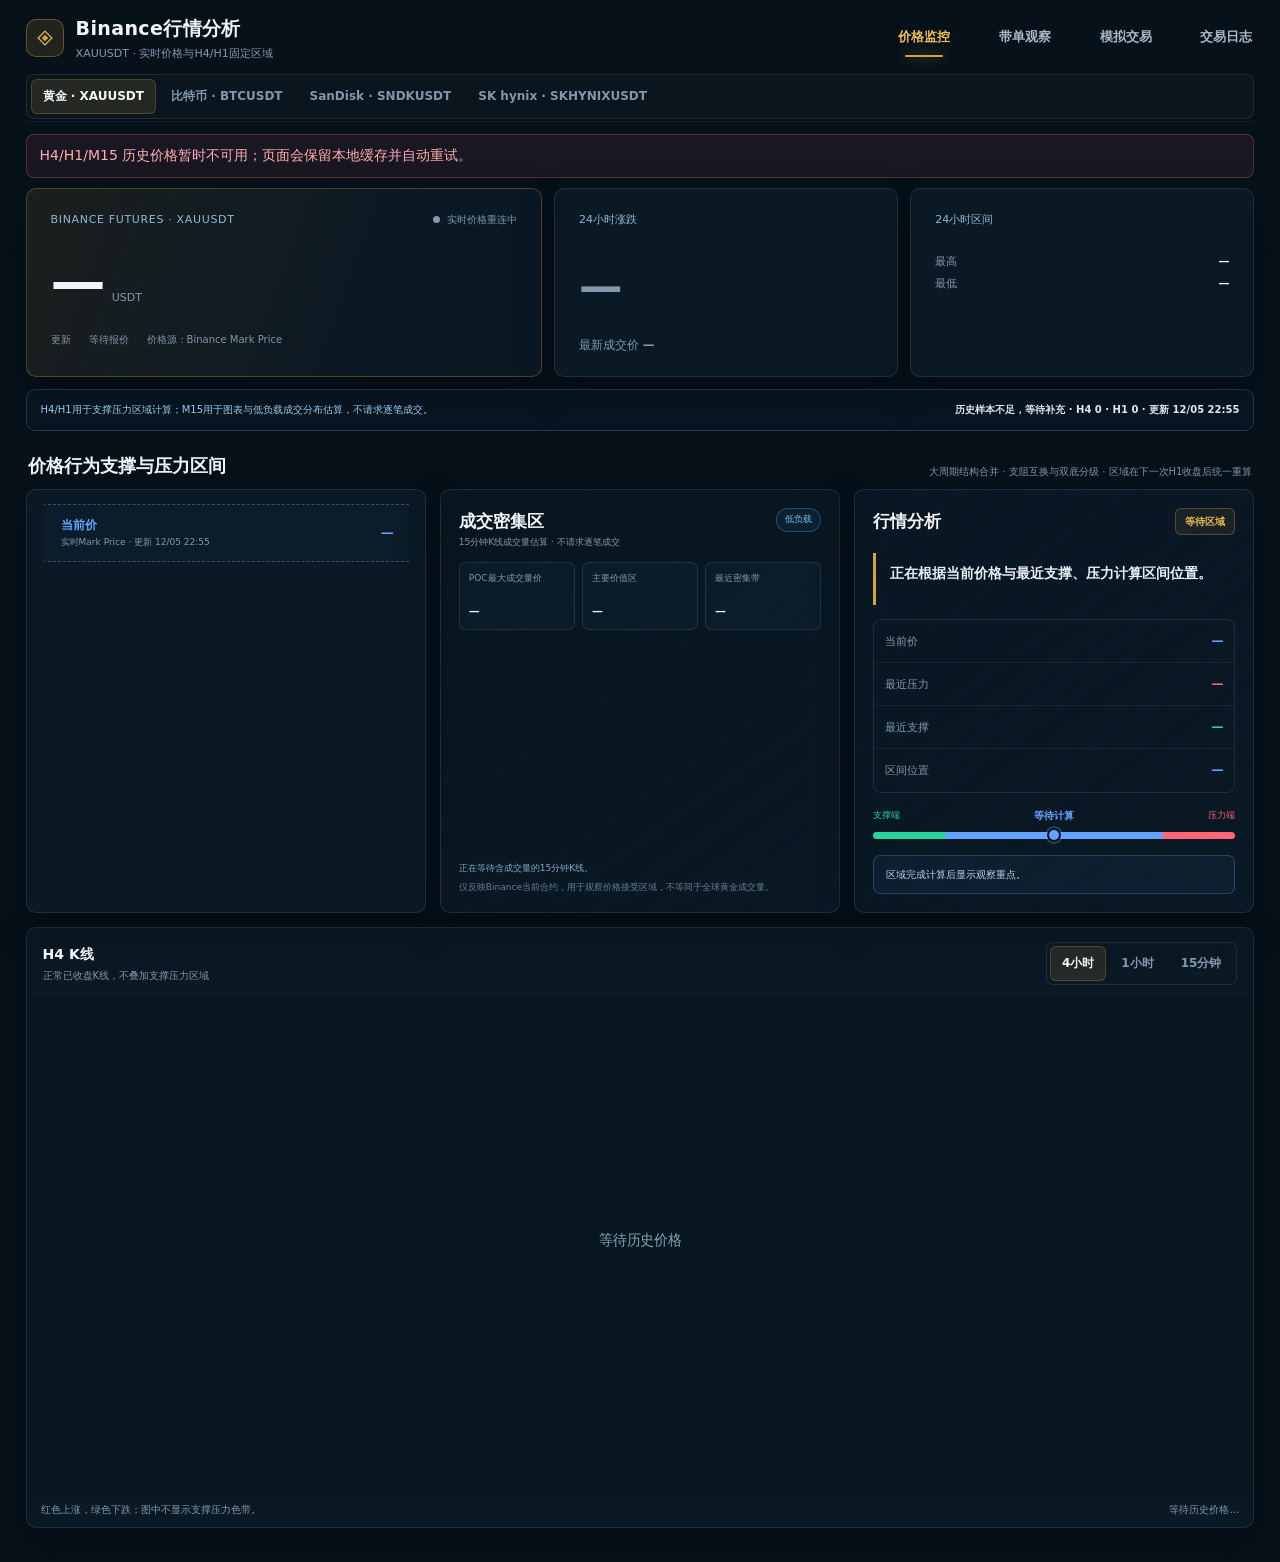
==== commit e121e64c: "Add Sky lead trader to observation selector" ====
--- a/public/index.html
+++ b/public/index.html
@@ -5,7 +5,7 @@
   <meta name="viewport" content="width=device-width, initial-scale=1.0">
   <meta name="color-scheme" content="dark">
   <title>Binance行情分析</title>
-  <link rel="stylesheet" href="paper-trading.css?v=20261126-copy-tab">
+  <link rel="stylesheet" href="paper-trading.css?v=20261126-five-traders">
 </head>
 <body class="monitor-active">
   <div class="app-shell">
@@ -126,8 +126,8 @@
       <section id="view-copy-trading" class="app-view copy-view" data-app-view="copy-trading">
         <section class="panel section-panel" aria-label="带单员信息">
           <div class="section-toolbar">
-            <div><h2 id="copy-trader-name">熬鹰资本</h2><p>组合 5075281354358777856 · 公开操作 · 北京时间 · 每2分钟检查更新</p></div>
-            <div class="toolbar-actions"><a class="secondary-button copy-source-link" href="https://www.binance.bh/zh-CN/copy-trading/lead-details/5075281354358777856?timeRange=30D" target="_blank" rel="noopener noreferrer">币安带单员主页</a><button id="copy-refresh" class="record-entry-button" type="button">刷新记录</button></div>
+            <div><h2 id="copy-trader-name">熬鹰资本</h2><p id="copy-trader-description">组合 5075281354358777856 · 公开操作 · 北京时间 · 每2分钟检查更新</p></div>
+            <div class="toolbar-actions"><label class="copy-filter">带单员 <select id="copy-trader-select"><option value="5075281354358777856">熬鹰资本</option><option value="5271501457743196416">发烧好了呢</option><option value="5126298543040831233">Bran Brandon</option><option value="4751838302089254401">Btc星辰</option><option value="4532994172262753536">Sky株式会社</option></select></label><a id="copy-trader-source" class="secondary-button copy-source-link" href="https://www.binance.bh/zh-CN/copy-trading/lead-details/5075281354358777856?timeRange=30D" target="_blank" rel="noopener noreferrer">币安带单员主页</a><button id="copy-refresh" class="record-entry-button" type="button">刷新记录</button></div>
           </div>
           <div class="copy-notes">
             <p>这里展示带单员本人的公开成交，与你的模拟跟单成交可能不同。“开多/加多”等操作按成交方向识别，不能区分首次开仓与加仓；平仓历史中的价格为该轮仓位的平均价格。</p>
@@ -263,7 +263,7 @@
   <script src="binance-xau.js?v=20260825-integer-zones-v1"></script>
   <script src="liquidation-calculator.js?v=20260821-binance-liquidation-v1"></script>
   <script src="cloud-sync.js?v=20260822-cloud-sync-v1"></script>
-  <script src="paper-trading.js?v=20261126-copy-tab"></script>
-  <script src="copy-trading.js?v=20261126-copy-tab"></script>
+  <script src="paper-trading.js?v=20261126-five-traders"></script>
+  <script src="copy-trading.js?v=20261126-five-traders"></script>
 </body>
 </html>
